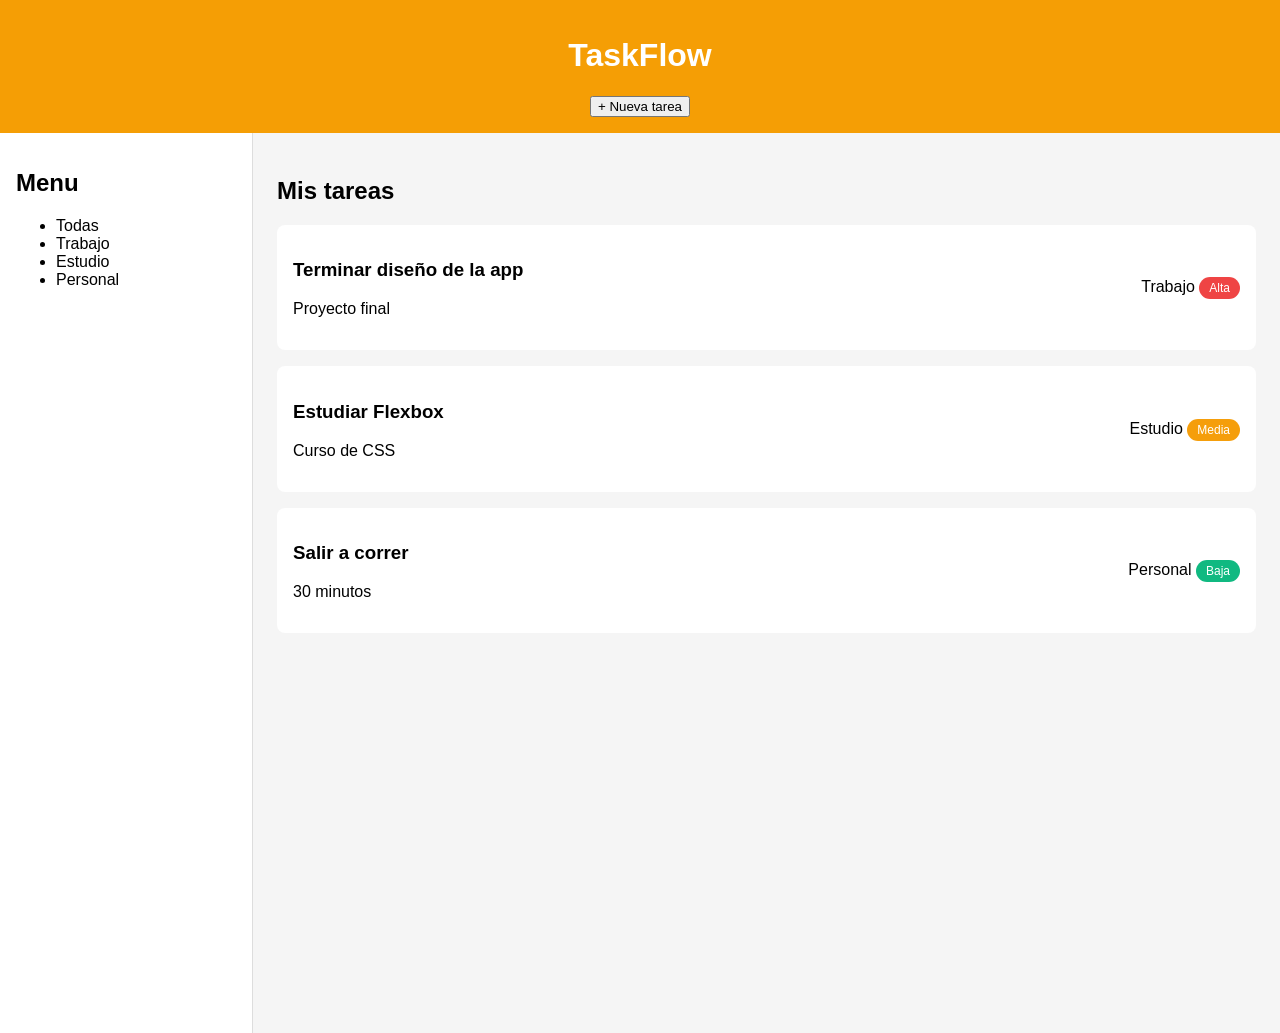
==== index1.html @ ba8b194c "Add files via upload" ====
<!DOCTYPE html>
<html lang="es">
<head>
<meta charset="UTF-8">
<meta name="viewport" content="width=device-width, initial-scale=1.0">
<title>TaskFlow</title>

<link rel="stylesheet" href="styles.css">

</head>

<body>

<header class="header">
<h1>TaskFlow</h1>
<button class="add-btn">+ Nueva tarea</button>
</header>


<main class="layout">

<aside class="sidebar">

<h2>Menu</h2>

<ul class="menu">
<li>Todas</li>
<li>Trabajo</li>
<li>Estudio</li>
<li>Personal</li>
</ul>

</aside>


<section class="tasks">

<h2>Mis tareas</h2>


<div class="task-card high">
<div class="task-info">
<h3>Terminar diseño de la app</h3>
<p>Proyecto final</p>
</div>

<div class="task-meta">
<span class="category">Trabajo</span>
<span class="badge">Alta</span>
</div>
</div>


<div class="task-card medium">
<div class="task-info">
<h3>Estudiar Flexbox</h3>
<p>Curso de CSS</p>
</div>

<div class="task-meta">
<span class="category">Estudio</span>
<span class="badge">Media</span>
</div>
</div>


<div class="task-card low">
<div class="task-info">
<h3>Salir a correr</h3>
<p>30 minutos</p>
</div>

<div class="task-meta">
<span class="category">Personal</span>
<span class="badge">Baja</span>
</div>
</div>

</section>

</main>

</body>
</html>
---- styles.css ----
/* VARIABLES CSS */

:root {
  --color-primary: #f59e05;
  --color-bg: #f5f5f5;
  --color-card: #ffffff;

  --priority-high: #ef4444;
  --priority-medium: #f59e0b;
  --priority-low: #10b981;

  --font-main: Arial, sans-serif;

  --space-sm: 8px;
  --space-md: 16px;
  --space-lg: 24px;
}


/* RESET */

body {
  margin: 0;
  font-family: var(--font-main);
  background: var(--color-bg);
}


/* HEADER */

header {
  background: var(--color-primary);
  color: white;
  padding: var(--space-md);
  text-align: center;
}


/* LAYOUT */

.layout {
  display: flex;
  min-height: 100vh;
}


/* SIDEBAR */

.sidebar {
  width: 220px;
  background: white;
  padding: var(--space-md);
  border-right: 1px solid #ddd;
}


/* TASK SECTION */

.tasks {
  flex: 1;
  padding: var(--space-lg);
}


/* TASK CARD */

.task-card {
  display: flex;
  justify-content: space-between;
  align-items: center;

  background: var(--color-card);
  padding: var(--space-md);
  margin-bottom: var(--space-md);

  border-radius: 8px;

  transition: transform 0.2s ease, box-shadow 0.2s ease;
}


/* BONUS: transición */

.task-card:hover {
  transform: translateY(-4px);
  box-shadow: 0 6px 12px rgba(0,0,0,0.1);
}


/* BADGES */

.badge {
  padding: 4px 10px;
  border-radius: 12px;
  color: white;
  font-size: 12px;
}

.high .badge {
  background: var(--priority-high);
}

.medium .badge {
  background: var(--priority-medium);
}

.low .badge {
  background: var(--priority-low);
}


/* MEDIA QUERY */

@media (max-width: 768px) {

  .layout {
    flex-direction: column;
  }

  .sidebar {
    width: 100%;
    border-right: none;
    border-bottom: 1px solid #ddd;
  }

}
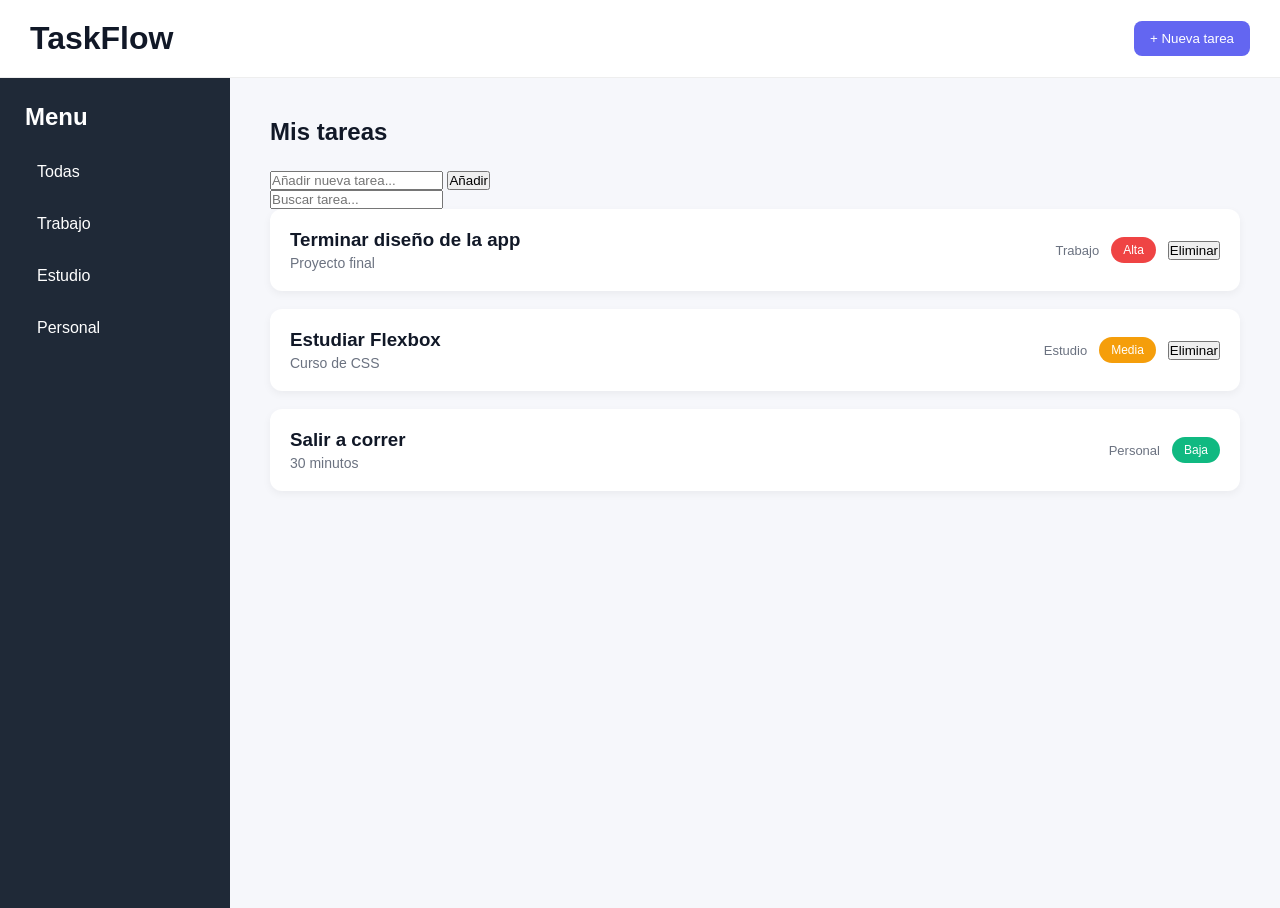
==== commit a1acc516: "Update index1.html" ====
--- a/index1.html
+++ b/index1.html
@@ -36,9 +36,22 @@
 <section class="tasks">
 
 <h2>Mis tareas</h2>
-
-
-<div class="task-card high">
+<form id="taskForm">
+        <input 
+            type="text"
+            id="taskInput"
+            placeholder="Añadir nueva tarea..."
+            required
+        >
+        <button type="submit">Añadir</button>
+    </form>
+  <input 
+        type="text"
+        id="searchInput"
+        placeholder="Buscar tarea..."
+    >
+<div id="taskList">
+  <div class="task-card high">
 <div class="task-info">
 <h3>Terminar diseño de la app</h3>
 <p>Proyecto final</p>
@@ -47,6 +60,7 @@
 <div class="task-meta">
 <span class="category">Trabajo</span>
 <span class="badge">Alta</span>
+  <button class=delete-btn">Eliminar</button>
 </div>
 </div>
 
@@ -60,10 +74,12 @@
 <div class="task-meta">
 <span class="category">Estudio</span>
 <span class="badge">Media</span>
+<button class="delete-btn">Eliminar</button>
+</div>
 </div>
 </div>
 
-
+  
 <div class="task-card low">
 <div class="task-info">
 <h3>Salir a correr</h3>
@@ -77,8 +93,9 @@
 </div>
 
 </section>
-
+<script src="app.js"></script>
 </main>
 
 </body>
 </html>
+
--- a/styles.css
+++ b/styles.css
@@ -1,38 +1,75 @@
-/* VARIABLES CSS */
+/* VARIABLES */
 
 :root {
-  --color-primary: #f59e05;
-  --color-bg: #f5f5f5;
+
+  --color-primary: #6366f1;
+  --color-bg: #f6f7fb;
   --color-card: #ffffff;
+  --color-sidebar: #1f2937;
 
   --priority-high: #ef4444;
   --priority-medium: #f59e0b;
   --priority-low: #10b981;
 
-  --font-main: Arial, sans-serif;
+  --text-dark: #111827;
+  --text-light: #6b7280;
+
+  --radius: 12px;
 
   --space-sm: 8px;
   --space-md: 16px;
   --space-lg: 24px;
+
+  font-family: "Segoe UI", sans-serif;
 }
 
 
 /* RESET */
 
+* {
+  margin: 0;
+  padding: 0;
+  box-sizing: border-box;
+}
+
 body {
-  margin: 0;
-  font-family: var(--font-main);
   background: var(--color-bg);
+  color: var(--text-dark);
 }
 
 
 /* HEADER */
 
-header {
+.header {
+
+  display: flex;
+  justify-content: space-between;
+  align-items: center;
+
+  padding: 20px 30px;
+
+  background: white;
+  border-bottom: 1px solid #eee;
+
+}
+
+.add-btn {
+
   background: var(--color-primary);
   color: white;
-  padding: var(--space-md);
-  text-align: center;
+
+  border: none;
+  padding: 10px 16px;
+
+  border-radius: 8px;
+
+  cursor: pointer;
+
+  transition: 0.2s;
+}
+
+.add-btn:hover {
+  opacity: 0.9;
 }
 
 
@@ -40,60 +77,126 @@
 
 .layout {
   display: flex;
-  min-height: 100vh;
+  min-height: calc(100vh - 70px);
 }
 
 
 /* SIDEBAR */
 
 .sidebar {
-  width: 220px;
-  background: white;
-  padding: var(--space-md);
-  border-right: 1px solid #ddd;
+
+  width: 230px;
+
+  background: var(--color-sidebar);
+  color: white;
+
+  padding: 25px;
+
+}
+
+.menu {
+  list-style: none;
+  margin-top: 20px;
+}
+
+.menu li {
+
+  padding: 12px;
+  margin-bottom: 10px;
+
+  border-radius: 8px;
+
+  cursor: pointer;
+
+  transition: 0.2s;
+}
+
+.menu li:hover {
+  background: rgba(255, 255, 255, 0.1);
 }
 
 
 /* TASK SECTION */
 
 .tasks {
+
   flex: 1;
-  padding: var(--space-lg);
+  padding: 40px;
+
+}
+
+.tasks h2 {
+  margin-bottom: 25px;
 }
 
 
 /* TASK CARD */
 
 .task-card {
+
   display: flex;
   justify-content: space-between;
   align-items: center;
 
   background: var(--color-card);
-  padding: var(--space-md);
-  margin-bottom: var(--space-md);
-
-  border-radius: 8px;
-
-  transition: transform 0.2s ease, box-shadow 0.2s ease;
-}
-
-
-/* BONUS: transición */
+
+  padding: 20px;
+  margin-bottom: 18px;
+
+  border-radius: var(--radius);
+
+  box-shadow: 0 3px 8px rgba(0, 0, 0, 0.05);
+
+  transition: all 0.25s ease;
+}
 
 .task-card:hover {
+
   transform: translateY(-4px);
-  box-shadow: 0 6px 12px rgba(0,0,0,0.1);
+
+  box-shadow: 0 10px 18px rgba(0, 0, 0, 0.08);
+}
+
+
+/* INFO */
+
+.task-info h3 {
+  margin-bottom: 4px;
+}
+
+.task-info p {
+  color: var(--text-light);
+  font-size: 14px;
+}
+
+
+/* META */
+
+.task-meta {
+
+  display: flex;
+  align-items: center;
+  gap: 12px;
+
+}
+
+.category {
+
+  font-size: 13px;
+  color: var(--text-light);
+
 }
 
 
 /* BADGES */
 
 .badge {
-  padding: 4px 10px;
-  border-radius: 12px;
+
+  padding: 6px 12px;
+  border-radius: 20px;
+  font-size: 12px;
   color: white;
-  font-size: 12px;
+
 }
 
 .high .badge {
@@ -109,9 +212,10 @@
 }
 
 
-/* MEDIA QUERY */
-
-@media (max-width: 768px) {
+
+/* RESPONSIVE */
+
+@media (max-width:768px) {
 
   .layout {
     flex-direction: column;
@@ -119,8 +223,23 @@
 
   .sidebar {
     width: 100%;
-    border-right: none;
-    border-bottom: 1px solid #ddd;
-  }
-
-}
+    display: flex;
+    justify-content: center;
+  }
+
+  .menu {
+    display: flex;
+    gap: 10px;
+  }
+
+  .tasks {
+    padding: 25px;
+  }
+
+  .task-card {
+    flex-direction: column;
+    align-items: flex-start;
+    gap: 10px;
+  }
+
+}
